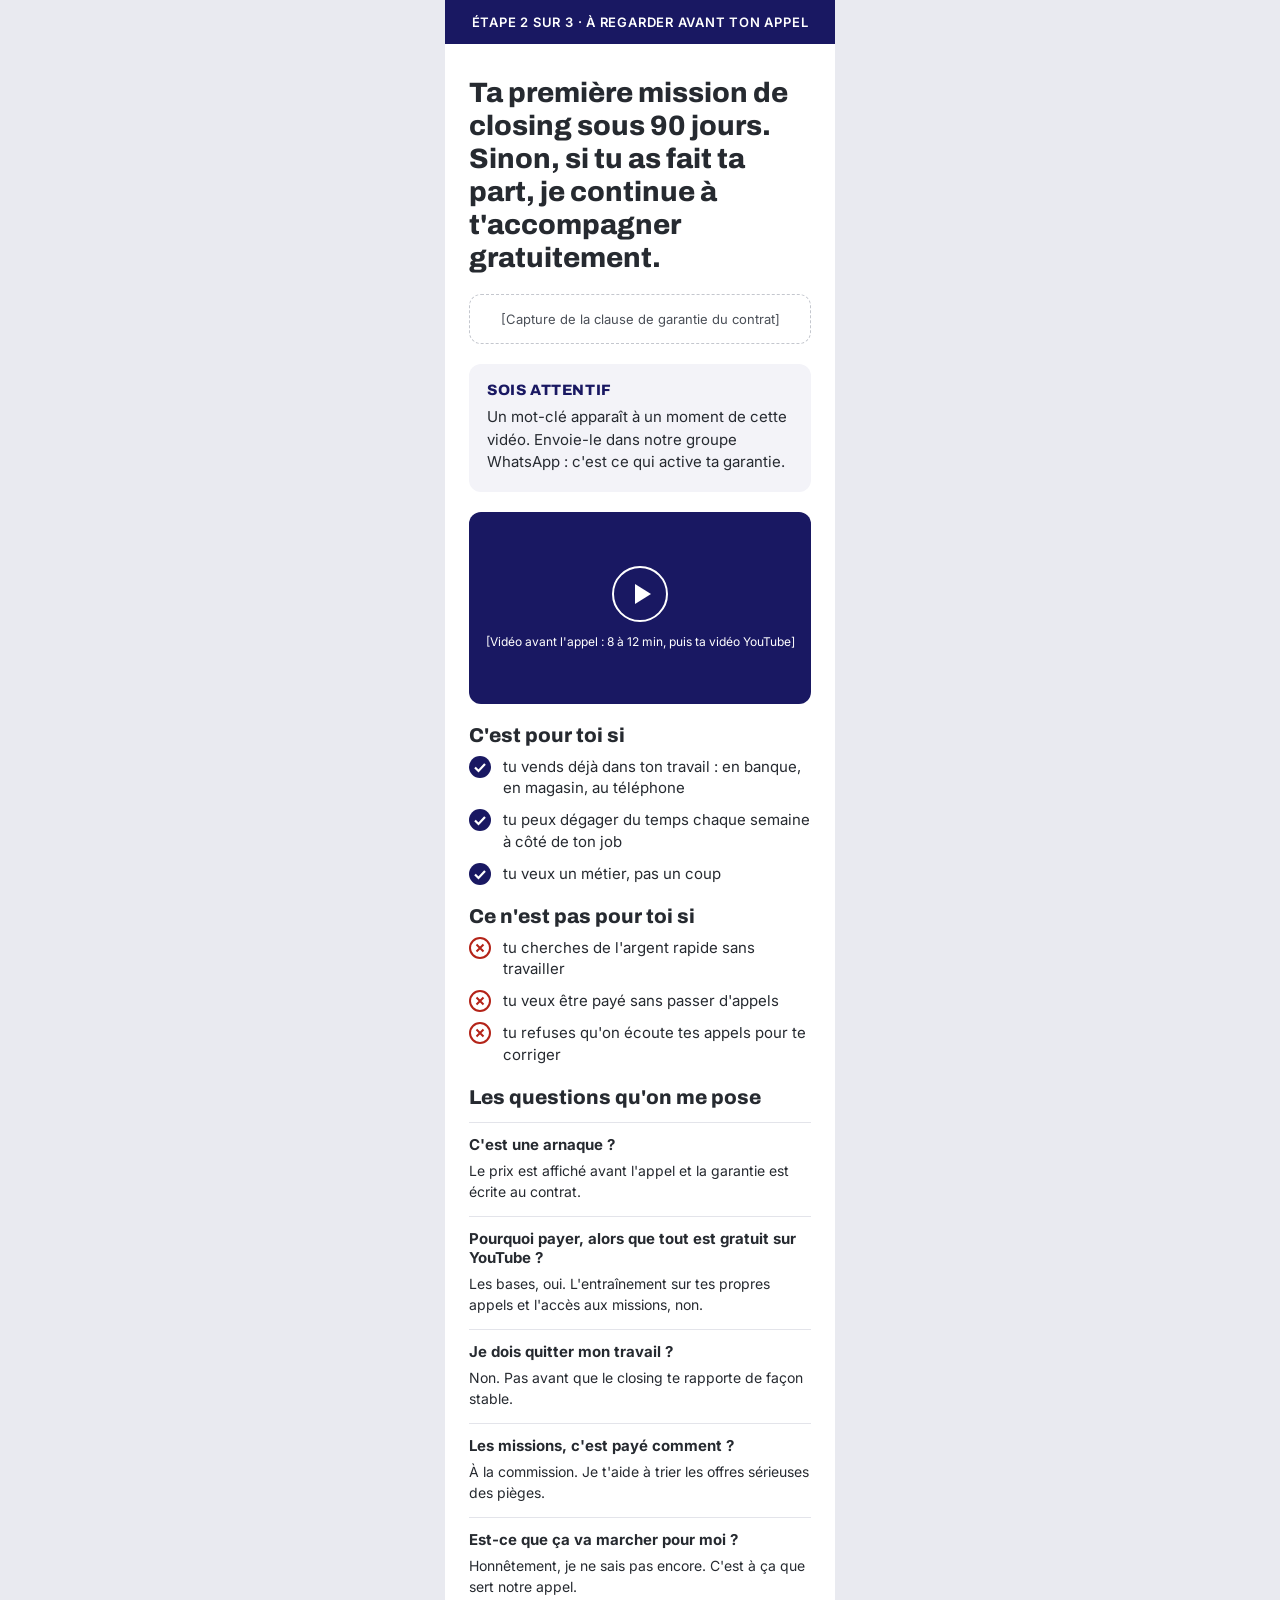
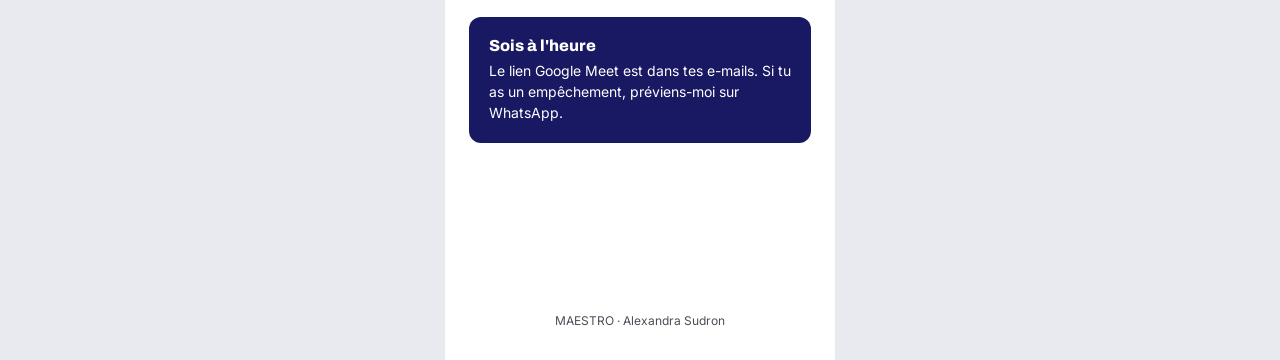
==== avant-appel.html @ f1fe1a5d "Maquettes du funnel MAESTRO Co-Authored-By: Claude Opus 5.5 <noreply@anthropic.com> Claude-Session: " ====
<!doctype html>
<html lang="fr">
<head>
<meta charset="utf-8">
<meta name="viewport" content="width=device-width, initial-scale=1">
<meta name="robots" content="noindex">
<title>Vidéo avant l'appel MAESTRO</title>

<link rel="preconnect" href="https://fonts.googleapis.com">
<link href="https://fonts.googleapis.com/css2?family=Archivo:wght@500;700;800&amp;family=Inter:wght@400;500;600;700&amp;display=swap" rel="stylesheet">
<style>
body{margin:0}
a{color:#191862}a:hover{color:#262A30}
</style>

<style>body{background:#E9EAF0;display:flex;justify-content:center}</style>
</head>
<body>

<div style="width: 390px; min-height: 1960px; box-sizing: border-box; background: #FFFFFF; font-family: Inter, sans-serif; color: #262A30; display: flex; flex-direction: column">
<div style="background: #191862; color: #FFFFFF; padding: 14px 24px; font-size: 13px; font-weight: 600; letter-spacing: 0.06em; text-transform: uppercase; text-align: center">Étape 2 sur 3 · à regarder avant ton appel</div>
<div style="padding: 32px 24px 0; display: flex; flex-direction: column; gap: 20px">
<h1 style="margin: 0; font-family: Archivo, sans-serif; font-size: 28px; line-height: 1.18; font-weight: 800">Ta première mission de closing sous 90 jours. Sinon, si tu as fait ta part, je continue à t'accompagner gratuitement.</h1>
<div style="border: 1px dashed #C4C7CE; border-radius: 12px; padding: 16px; font-size: 13px; color: #4A4F57; text-align: center">[Capture de la clause de garantie du contrat]</div>
<div style="background: #F3F3F8; border-left: none; border-radius: 12px; padding: 18px; display: flex; flex-direction: column; gap: 8px">
<div style="font-family: Archivo, sans-serif; font-size: 15px; font-weight: 800; color: #191862; text-transform: uppercase; letter-spacing: 0.04em">Sois attentif</div>
<p style="margin: 0; font-size: 15px; line-height: 1.5">Un mot-clé apparaît à un moment de cette vidéo. Envoie-le dans notre groupe WhatsApp : c'est ce qui active ta garantie.</p>
</div>
<div style="width: 342px; height: 192px; border-radius: 12px; background: #191862; display: flex; flex-direction: column; align-items: center; justify-content: center; gap: 12px">
<svg width="56" height="56" viewBox="0 0 56 56" aria-hidden="true"><circle cx="28" cy="28" r="27" fill="none" stroke="#FFFFFF" stroke-width="2"></circle><path d="M23 18 L39 28 L23 38 Z" fill="#FFFFFF"></path></svg>
<div style="font-size: 12px; color: #FFFFFF; text-align: center; padding: 0 16px">[Vidéo avant l'appel : 8 à 12 min, puis ta vidéo YouTube]</div>
</div>
<div style="display: flex; flex-direction: column; gap: 10px">
<div style="font-family: Archivo, sans-serif; font-size: 20px; font-weight: 800">C'est pour toi si</div>
<div style="display: flex; gap: 12px; align-items: flex-start"><svg width="22" height="22" viewBox="0 0 22 22" role="img" aria-label="oui" style="flex: 0 0 22px"><circle cx="11" cy="11" r="11" fill="#191862"></circle><path d="M6 11.5 L9.5 15 L16 8" fill="none" stroke="#FFFFFF" stroke-width="2.2"></path></svg><span style="font-size: 15px; line-height: 1.45">tu vends déjà dans ton travail : en banque, en magasin, au téléphone</span></div>
<div style="display: flex; gap: 12px; align-items: flex-start"><svg width="22" height="22" viewBox="0 0 22 22" role="img" aria-label="oui" style="flex: 0 0 22px"><circle cx="11" cy="11" r="11" fill="#191862"></circle><path d="M6 11.5 L9.5 15 L16 8" fill="none" stroke="#FFFFFF" stroke-width="2.2"></path></svg><span style="font-size: 15px; line-height: 1.45">tu peux dégager du temps chaque semaine à côté de ton job</span></div>
<div style="display: flex; gap: 12px; align-items: flex-start"><svg width="22" height="22" viewBox="0 0 22 22" role="img" aria-label="oui" style="flex: 0 0 22px"><circle cx="11" cy="11" r="11" fill="#191862"></circle><path d="M6 11.5 L9.5 15 L16 8" fill="none" stroke="#FFFFFF" stroke-width="2.2"></path></svg><span style="font-size: 15px; line-height: 1.45">tu veux un métier, pas un coup</span></div>
</div>
<div style="display: flex; flex-direction: column; gap: 10px">
<div style="font-family: Archivo, sans-serif; font-size: 20px; font-weight: 800">Ce n'est pas pour toi si</div>
<div style="display: flex; gap: 12px; align-items: flex-start"><svg width="22" height="22" viewBox="0 0 22 22" role="img" aria-label="non" style="flex: 0 0 22px"><circle cx="11" cy="11" r="10" fill="none" stroke="#B42318" stroke-width="2"></circle><path d="M7.5 7.5 L14.5 14.5 M14.5 7.5 L7.5 14.5" stroke="#B42318" stroke-width="2"></path></svg><span style="font-size: 15px; line-height: 1.45">tu cherches de l'argent rapide sans travailler</span></div>
<div style="display: flex; gap: 12px; align-items: flex-start"><svg width="22" height="22" viewBox="0 0 22 22" role="img" aria-label="non" style="flex: 0 0 22px"><circle cx="11" cy="11" r="10" fill="none" stroke="#B42318" stroke-width="2"></circle><path d="M7.5 7.5 L14.5 14.5 M14.5 7.5 L7.5 14.5" stroke="#B42318" stroke-width="2"></path></svg><span style="font-size: 15px; line-height: 1.45">tu veux être payé sans passer d'appels</span></div>
<div style="display: flex; gap: 12px; align-items: flex-start"><svg width="22" height="22" viewBox="0 0 22 22" role="img" aria-label="non" style="flex: 0 0 22px"><circle cx="11" cy="11" r="10" fill="none" stroke="#B42318" stroke-width="2"></circle><path d="M7.5 7.5 L14.5 14.5 M14.5 7.5 L7.5 14.5" stroke="#B42318" stroke-width="2"></path></svg><span style="font-size: 15px; line-height: 1.45">tu refuses qu'on écoute tes appels pour te corriger</span></div>
</div>
<div style="display: flex; flex-direction: column; gap: 14px">
<div style="font-family: Archivo, sans-serif; font-size: 20px; font-weight: 800">Les questions qu'on me pose</div>
<div style="border-top: 1px solid #E3E4EA; padding-top: 12px"><div style="font-weight: 700; font-size: 15px">C'est une arnaque ?</div><p style="margin: 6px 0 0; font-size: 14px; line-height: 1.5">Le prix est affiché avant l'appel et la garantie est écrite au contrat.</p></div>
<div style="border-top: 1px solid #E3E4EA; padding-top: 12px"><div style="font-weight: 700; font-size: 15px">Pourquoi payer, alors que tout est gratuit sur YouTube ?</div><p style="margin: 6px 0 0; font-size: 14px; line-height: 1.5">Les bases, oui. L'entraînement sur tes propres appels et l'accès aux missions, non.</p></div>
<div style="border-top: 1px solid #E3E4EA; padding-top: 12px"><div style="font-weight: 700; font-size: 15px">Je dois quitter mon travail ?</div><p style="margin: 6px 0 0; font-size: 14px; line-height: 1.5">Non. Pas avant que le closing te rapporte de façon stable.</p></div>
<div style="border-top: 1px solid #E3E4EA; padding-top: 12px"><div style="font-weight: 700; font-size: 15px">Les missions, c'est payé comment ?</div><p style="margin: 6px 0 0; font-size: 14px; line-height: 1.5">À la commission. Je t'aide à trier les offres sérieuses des pièges.</p></div>
<div style="border-top: 1px solid #E3E4EA; padding-top: 12px"><div style="font-weight: 700; font-size: 15px">Est-ce que ça va marcher pour moi ?</div><p style="margin: 6px 0 0; font-size: 14px; line-height: 1.5">Honnêtement, je ne sais pas encore. C'est à ça que sert notre appel.</p></div>
</div>
<div style="background: #191862; border-radius: 12px; padding: 20px; display: flex; flex-direction: column; gap: 6px">
<div style="font-family: Archivo, sans-serif; font-size: 16px; font-weight: 800; color: #FFFFFF">Sois à l'heure</div>
<p style="margin: 0; font-size: 14px; line-height: 1.5; color: #FFFFFF">Le lien Google Meet est dans tes e-mails. Si tu as un empêchement, préviens-moi sur WhatsApp.</p>
</div>
</div>
<div style="margin-top: auto; padding: 32px 24px; font-size: 12px; color: #4A4F57; text-align: center">MAESTRO · Alexandra Sudron</div>
</div>

</body>
</html>
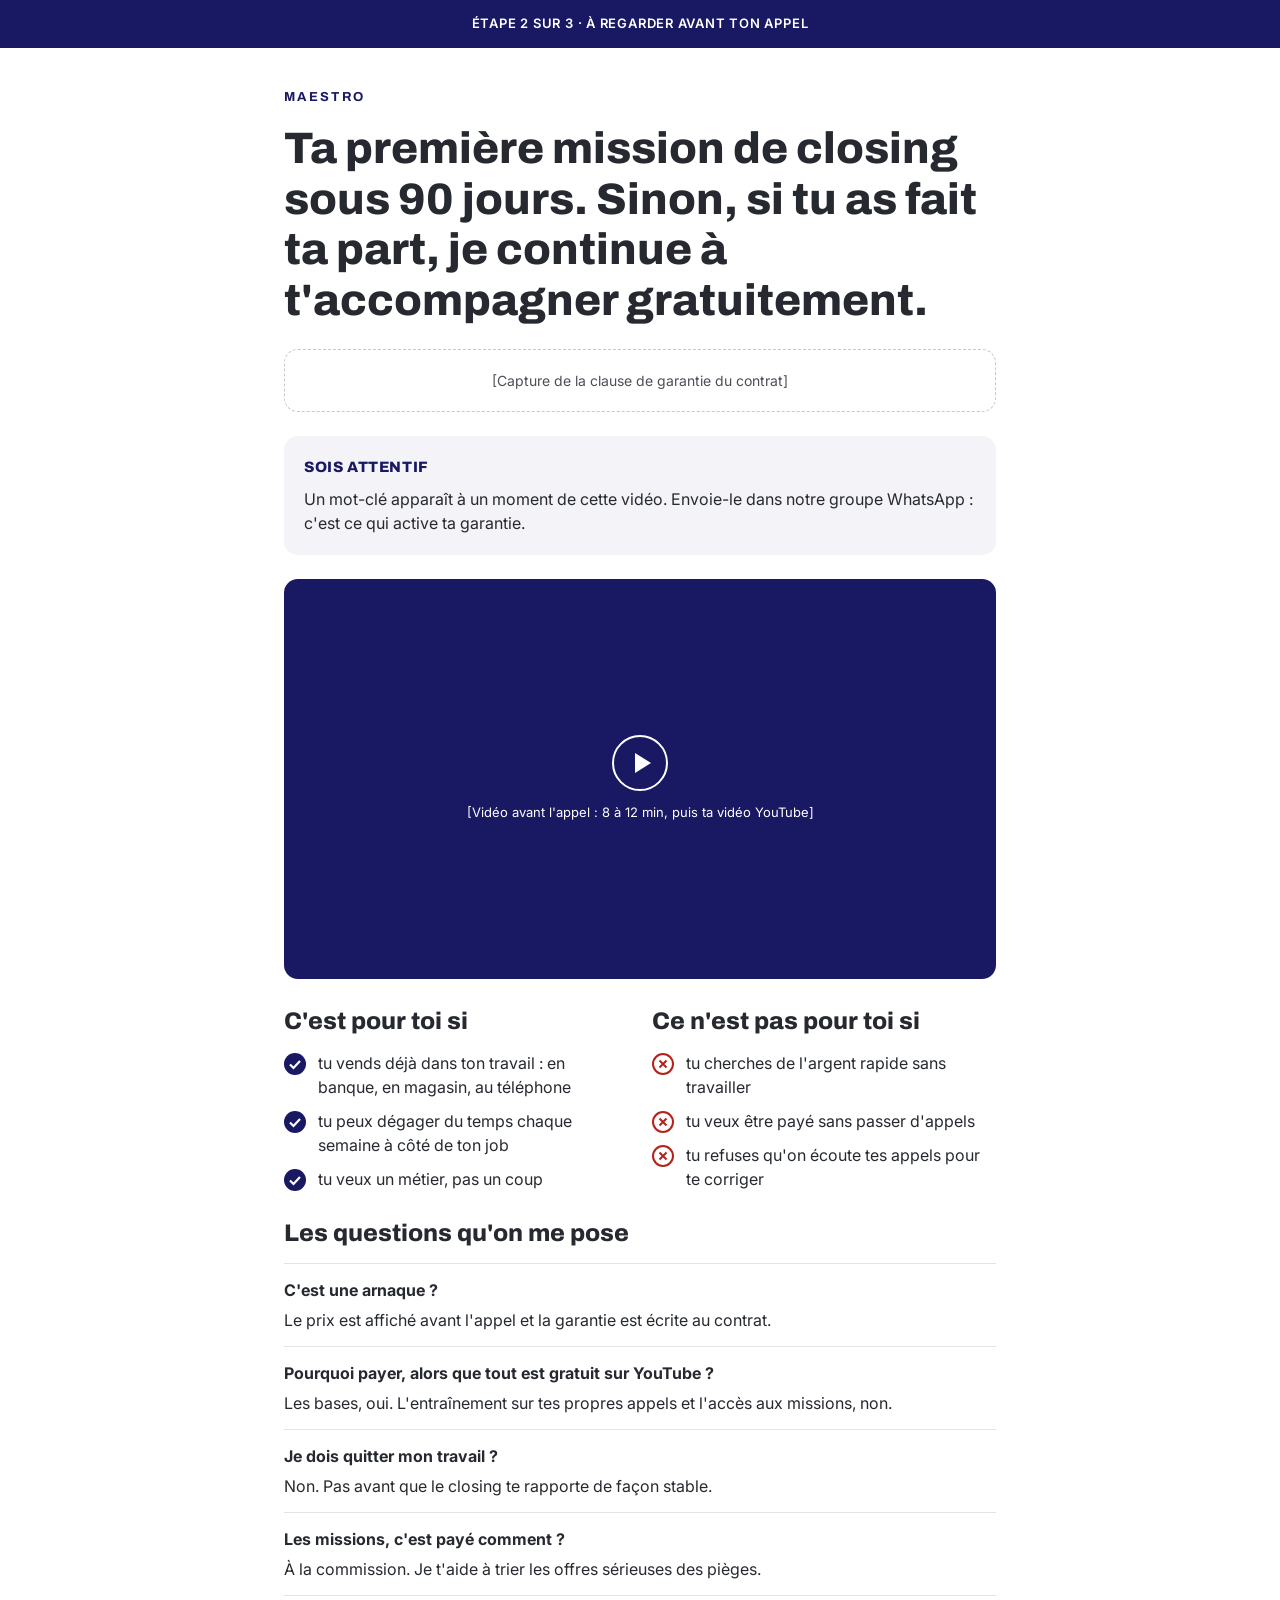
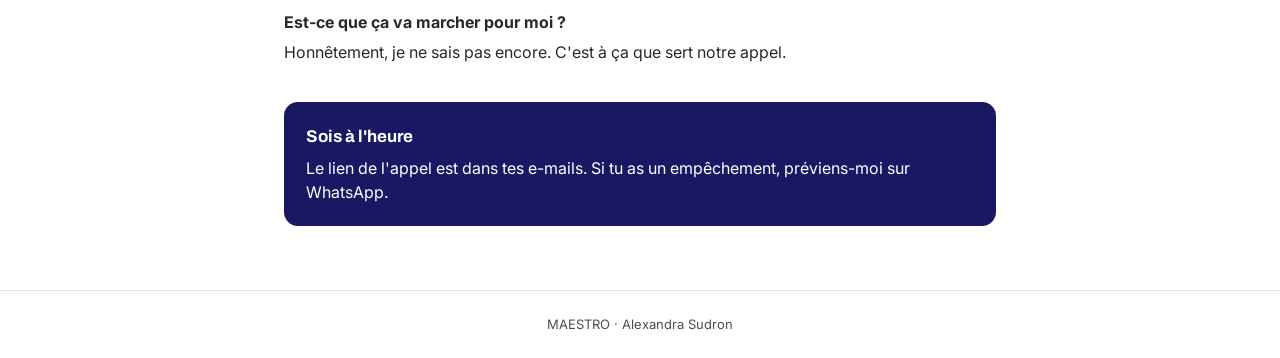
==== commit 31a478ee: "Pages adaptées à l'ordinateur + calendrier Cal.com intégré Co-Authored-By: Claude Opus 5.5 <noreply@" ====
--- a/avant-appel.html
+++ b/avant-appel.html
@@ -4,59 +4,60 @@
 <meta charset="utf-8">
 <meta name="viewport" content="width=device-width, initial-scale=1">
 <meta name="robots" content="noindex">
-<title>Vidéo avant l'appel MAESTRO</title>
-
+<title>MAESTRO · Avant ton appel</title>
 <link rel="preconnect" href="https://fonts.googleapis.com">
-<link href="https://fonts.googleapis.com/css2?family=Archivo:wght@500;700;800&amp;family=Inter:wght@400;500;600;700&amp;display=swap" rel="stylesheet">
-<style>
-body{margin:0}
-a{color:#191862}a:hover{color:#262A30}
-</style>
-
-<style>body{background:#E9EAF0;display:flex;justify-content:center}</style>
+<link href="https://fonts.googleapis.com/css2?family=Archivo:wght@500;700;800&family=Inter:wght@400;500;600;700&display=swap" rel="stylesheet">
+<link rel="stylesheet" href="style.css">
 </head>
 <body>
-
-<div style="width: 390px; min-height: 1960px; box-sizing: border-box; background: #FFFFFF; font-family: Inter, sans-serif; color: #262A30; display: flex; flex-direction: column">
-<div style="background: #191862; color: #FFFFFF; padding: 14px 24px; font-size: 13px; font-weight: 600; letter-spacing: 0.06em; text-transform: uppercase; text-align: center">Étape 2 sur 3 · à regarder avant ton appel</div>
-<div style="padding: 32px 24px 0; display: flex; flex-direction: column; gap: 20px">
-<h1 style="margin: 0; font-family: Archivo, sans-serif; font-size: 28px; line-height: 1.18; font-weight: 800">Ta première mission de closing sous 90 jours. Sinon, si tu as fait ta part, je continue à t'accompagner gratuitement.</h1>
-<div style="border: 1px dashed #C4C7CE; border-radius: 12px; padding: 16px; font-size: 13px; color: #4A4F57; text-align: center">[Capture de la clause de garantie du contrat]</div>
-<div style="background: #F3F3F8; border-left: none; border-radius: 12px; padding: 18px; display: flex; flex-direction: column; gap: 8px">
-<div style="font-family: Archivo, sans-serif; font-size: 15px; font-weight: 800; color: #191862; text-transform: uppercase; letter-spacing: 0.04em">Sois attentif</div>
-<p style="margin: 0; font-size: 15px; line-height: 1.5">Un mot-clé apparaît à un moment de cette vidéo. Envoie-le dans notre groupe WhatsApp : c'est ce qui active ta garantie.</p>
+<div class="band">Étape 2 sur 3 · à regarder avant ton appel</div>
+<main class="wrap narrow stack">
+<div>
+<div class="brand">MAESTRO</div>
+<h1>Ta première mission de closing sous 90 jours. Sinon, si tu as fait ta part, je continue à t'accompagner gratuitement.</h1>
 </div>
-<div style="width: 342px; height: 192px; border-radius: 12px; background: #191862; display: flex; flex-direction: column; align-items: center; justify-content: center; gap: 12px">
-<svg width="56" height="56" viewBox="0 0 56 56" aria-hidden="true"><circle cx="28" cy="28" r="27" fill="none" stroke="#FFFFFF" stroke-width="2"></circle><path d="M23 18 L39 28 L23 38 Z" fill="#FFFFFF"></path></svg>
-<div style="font-size: 12px; color: #FFFFFF; text-align: center; padding: 0 16px">[Vidéo avant l'appel : 8 à 12 min, puis ta vidéo YouTube]</div>
+<div class="placeholder">[Capture de la clause de garantie du contrat]</div>
+<div class="soft">
+<div class="label">Sois attentif</div>
+<p style="margin:0">Un mot-clé apparaît à un moment de cette vidéo. Envoie-le dans notre groupe WhatsApp : c'est ce qui active ta garantie.</p>
 </div>
-<div style="display: flex; flex-direction: column; gap: 10px">
-<div style="font-family: Archivo, sans-serif; font-size: 20px; font-weight: 800">C'est pour toi si</div>
-<div style="display: flex; gap: 12px; align-items: flex-start"><svg width="22" height="22" viewBox="0 0 22 22" role="img" aria-label="oui" style="flex: 0 0 22px"><circle cx="11" cy="11" r="11" fill="#191862"></circle><path d="M6 11.5 L9.5 15 L16 8" fill="none" stroke="#FFFFFF" stroke-width="2.2"></path></svg><span style="font-size: 15px; line-height: 1.45">tu vends déjà dans ton travail : en banque, en magasin, au téléphone</span></div>
-<div style="display: flex; gap: 12px; align-items: flex-start"><svg width="22" height="22" viewBox="0 0 22 22" role="img" aria-label="oui" style="flex: 0 0 22px"><circle cx="11" cy="11" r="11" fill="#191862"></circle><path d="M6 11.5 L9.5 15 L16 8" fill="none" stroke="#FFFFFF" stroke-width="2.2"></path></svg><span style="font-size: 15px; line-height: 1.45">tu peux dégager du temps chaque semaine à côté de ton job</span></div>
-<div style="display: flex; gap: 12px; align-items: flex-start"><svg width="22" height="22" viewBox="0 0 22 22" role="img" aria-label="oui" style="flex: 0 0 22px"><circle cx="11" cy="11" r="11" fill="#191862"></circle><path d="M6 11.5 L9.5 15 L16 8" fill="none" stroke="#FFFFFF" stroke-width="2.2"></path></svg><span style="font-size: 15px; line-height: 1.45">tu veux un métier, pas un coup</span></div>
+<div class="video" role="img" aria-label="Emplacement de la vidéo avant l'appel" style="margin:0">
+<svg width="56" height="56" viewBox="0 0 56 56" aria-hidden="true"><circle cx="28" cy="28" r="27" fill="none" stroke="#FFFFFF" stroke-width="2"/><path d="M23 18 L39 28 L23 38 Z" fill="#FFFFFF"/></svg>
+<span>[Vidéo avant l'appel : 8 à 12 min, puis ta vidéo YouTube]</span>
 </div>
-<div style="display: flex; flex-direction: column; gap: 10px">
-<div style="font-family: Archivo, sans-serif; font-size: 20px; font-weight: 800">Ce n'est pas pour toi si</div>
-<div style="display: flex; gap: 12px; align-items: flex-start"><svg width="22" height="22" viewBox="0 0 22 22" role="img" aria-label="non" style="flex: 0 0 22px"><circle cx="11" cy="11" r="10" fill="none" stroke="#B42318" stroke-width="2"></circle><path d="M7.5 7.5 L14.5 14.5 M14.5 7.5 L7.5 14.5" stroke="#B42318" stroke-width="2"></path></svg><span style="font-size: 15px; line-height: 1.45">tu cherches de l'argent rapide sans travailler</span></div>
-<div style="display: flex; gap: 12px; align-items: flex-start"><svg width="22" height="22" viewBox="0 0 22 22" role="img" aria-label="non" style="flex: 0 0 22px"><circle cx="11" cy="11" r="10" fill="none" stroke="#B42318" stroke-width="2"></circle><path d="M7.5 7.5 L14.5 14.5 M14.5 7.5 L7.5 14.5" stroke="#B42318" stroke-width="2"></path></svg><span style="font-size: 15px; line-height: 1.45">tu veux être payé sans passer d'appels</span></div>
-<div style="display: flex; gap: 12px; align-items: flex-start"><svg width="22" height="22" viewBox="0 0 22 22" role="img" aria-label="non" style="flex: 0 0 22px"><circle cx="11" cy="11" r="10" fill="none" stroke="#B42318" stroke-width="2"></circle><path d="M7.5 7.5 L14.5 14.5 M14.5 7.5 L7.5 14.5" stroke="#B42318" stroke-width="2"></path></svg><span style="font-size: 15px; line-height: 1.45">tu refuses qu'on écoute tes appels pour te corriger</span></div>
+<div class="fit">
+<div>
+<h2>C'est pour toi si</h2>
+<ul>
+<li><svg width="22" height="22" viewBox="0 0 22 22" aria-hidden="true"><circle cx="11" cy="11" r="11" fill="#191862"/><path d="M6 11.5 L9.5 15 L16 8" fill="none" stroke="#FFFFFF" stroke-width="2.2"/></svg><span>tu vends déjà dans ton travail : en banque, en magasin, au téléphone</span></li>
+<li><svg width="22" height="22" viewBox="0 0 22 22" aria-hidden="true"><circle cx="11" cy="11" r="11" fill="#191862"/><path d="M6 11.5 L9.5 15 L16 8" fill="none" stroke="#FFFFFF" stroke-width="2.2"/></svg><span>tu peux dégager du temps chaque semaine à côté de ton job</span></li>
+<li><svg width="22" height="22" viewBox="0 0 22 22" aria-hidden="true"><circle cx="11" cy="11" r="11" fill="#191862"/><path d="M6 11.5 L9.5 15 L16 8" fill="none" stroke="#FFFFFF" stroke-width="2.2"/></svg><span>tu veux un métier, pas un coup</span></li>
+</ul>
 </div>
-<div style="display: flex; flex-direction: column; gap: 14px">
-<div style="font-family: Archivo, sans-serif; font-size: 20px; font-weight: 800">Les questions qu'on me pose</div>
-<div style="border-top: 1px solid #E3E4EA; padding-top: 12px"><div style="font-weight: 700; font-size: 15px">C'est une arnaque ?</div><p style="margin: 6px 0 0; font-size: 14px; line-height: 1.5">Le prix est affiché avant l'appel et la garantie est écrite au contrat.</p></div>
-<div style="border-top: 1px solid #E3E4EA; padding-top: 12px"><div style="font-weight: 700; font-size: 15px">Pourquoi payer, alors que tout est gratuit sur YouTube ?</div><p style="margin: 6px 0 0; font-size: 14px; line-height: 1.5">Les bases, oui. L'entraînement sur tes propres appels et l'accès aux missions, non.</p></div>
-<div style="border-top: 1px solid #E3E4EA; padding-top: 12px"><div style="font-weight: 700; font-size: 15px">Je dois quitter mon travail ?</div><p style="margin: 6px 0 0; font-size: 14px; line-height: 1.5">Non. Pas avant que le closing te rapporte de façon stable.</p></div>
-<div style="border-top: 1px solid #E3E4EA; padding-top: 12px"><div style="font-weight: 700; font-size: 15px">Les missions, c'est payé comment ?</div><p style="margin: 6px 0 0; font-size: 14px; line-height: 1.5">À la commission. Je t'aide à trier les offres sérieuses des pièges.</p></div>
-<div style="border-top: 1px solid #E3E4EA; padding-top: 12px"><div style="font-weight: 700; font-size: 15px">Est-ce que ça va marcher pour moi ?</div><p style="margin: 6px 0 0; font-size: 14px; line-height: 1.5">Honnêtement, je ne sais pas encore. C'est à ça que sert notre appel.</p></div>
-</div>
-<div style="background: #191862; border-radius: 12px; padding: 20px; display: flex; flex-direction: column; gap: 6px">
-<div style="font-family: Archivo, sans-serif; font-size: 16px; font-weight: 800; color: #FFFFFF">Sois à l'heure</div>
-<p style="margin: 0; font-size: 14px; line-height: 1.5; color: #FFFFFF">Le lien Google Meet est dans tes e-mails. Si tu as un empêchement, préviens-moi sur WhatsApp.</p>
+<div>
+<h2>Ce n'est pas pour toi si</h2>
+<ul>
+<li><svg width="22" height="22" viewBox="0 0 22 22" aria-hidden="true"><circle cx="11" cy="11" r="10" fill="none" stroke="#B42318" stroke-width="2"/><path d="M7.5 7.5 L14.5 14.5 M14.5 7.5 L7.5 14.5" stroke="#B42318" stroke-width="2"/></svg><span>tu cherches de l'argent rapide sans travailler</span></li>
+<li><svg width="22" height="22" viewBox="0 0 22 22" aria-hidden="true"><circle cx="11" cy="11" r="10" fill="none" stroke="#B42318" stroke-width="2"/><path d="M7.5 7.5 L14.5 14.5 M14.5 7.5 L7.5 14.5" stroke="#B42318" stroke-width="2"/></svg><span>tu veux être payé sans passer d'appels</span></li>
+<li><svg width="22" height="22" viewBox="0 0 22 22" aria-hidden="true"><circle cx="11" cy="11" r="10" fill="none" stroke="#B42318" stroke-width="2"/><path d="M7.5 7.5 L14.5 14.5 M14.5 7.5 L7.5 14.5" stroke="#B42318" stroke-width="2"/></svg><span>tu refuses qu'on écoute tes appels pour te corriger</span></li>
+</ul>
 </div>
 </div>
-<div style="margin-top: auto; padding: 32px 24px; font-size: 12px; color: #4A4F57; text-align: center">MAESTRO · Alexandra Sudron</div>
+<div>
+<h2>Les questions qu'on me pose</h2>
+<div class="faq">
+<div><b>C'est une arnaque ?</b><p>Le prix est affiché avant l'appel et la garantie est écrite au contrat.</p></div>
+<div><b>Pourquoi payer, alors que tout est gratuit sur YouTube ?</b><p>Les bases, oui. L'entraînement sur tes propres appels et l'accès aux missions, non.</p></div>
+<div><b>Je dois quitter mon travail ?</b><p>Non. Pas avant que le closing te rapporte de façon stable.</p></div>
+<div><b>Les missions, c'est payé comment ?</b><p>À la commission. Je t'aide à trier les offres sérieuses des pièges.</p></div>
+<div><b>Est-ce que ça va marcher pour moi ?</b><p>Honnêtement, je ne sais pas encore. C'est à ça que sert notre appel.</p></div>
 </div>
-
+</div>
+<div class="dark">
+<b style="font-family:Archivo,system-ui,sans-serif;font-size:17px">Sois à l'heure</b>
+<p>Le lien de l'appel est dans tes e-mails. Si tu as un empêchement, préviens-moi sur WhatsApp.</p>
+</div>
+</main>
+<footer>MAESTRO · Alexandra Sudron</footer>
 </body>
 </html>
--- a/style.css
+++ b/style.css
@@ -0,0 +1,55 @@
+:root{--blue:#191862;--gold:#C9A23F;--ink:#262A30;--muted:#4A4F57;--line:#E3E4EA;--soft:#F3F3F8;--red:#B42318}
+*{box-sizing:border-box}
+body{margin:0;background:#FFFFFF;color:var(--ink);font-family:Inter,system-ui,sans-serif;font-size:16px;line-height:1.5}
+h1,h2,h3,.brand,.label{font-family:Archivo,system-ui,sans-serif}
+a{color:var(--blue)}
+.band{background:var(--blue);color:#FFFFFF;padding:14px 24px;font-size:13px;font-weight:600;letter-spacing:.06em;text-transform:uppercase;text-align:center}
+.band.alert{background:var(--red)}
+.wrap{max-width:1160px;margin:0 auto;padding:40px 24px 64px}
+.narrow{max-width:760px}
+.brand{font-size:13px;font-weight:700;letter-spacing:.18em;color:var(--blue)}
+h1{margin:16px 0 0;font-size:clamp(28px,3.6vw,44px);line-height:1.15;font-weight:800}
+h2{margin:0 0 12px;font-size:clamp(20px,2vw,24px);font-weight:800}
+.rule{width:56px;height:3px;background:var(--gold);margin:20px 0}
+.lead{font-size:18px;margin:0}
+.video{aspect-ratio:16/9;width:100%;border-radius:14px;background:var(--blue);color:#FFFFFF;display:flex;flex-direction:column;align-items:center;justify-content:center;gap:12px;text-align:center;padding:16px;font-size:13px;margin:24px 0}
+.card{border:2px solid var(--blue);border-radius:14px;padding:20px}
+.label{font-size:15px;font-weight:800;color:var(--blue);text-transform:uppercase;letter-spacing:.04em;margin-bottom:8px}
+.soft{background:var(--soft);border-radius:14px;padding:20px}
+.notice{color:var(--red);font-weight:700;font-size:17px;text-align:center;margin:0 0 12px}
+.cal{border:1px solid var(--line);border-radius:14px;overflow:hidden;min-height:640px;background:#FFFFFF}
+#cal-inline{width:100%;height:640px;overflow:auto}
+.fallback{display:block;text-align:center;margin-top:12px;font-size:14px}
+.btn{display:flex;align-items:center;justify-content:center;min-height:52px;border-radius:10px;background:var(--blue);color:#FFFFFF;font-family:Archivo,system-ui,sans-serif;font-weight:700;font-size:16px;text-decoration:none;padding:0 24px}
+.btn:hover{background:#262A30}
+.stats{display:grid;gap:0;margin-top:8px}
+.stat{display:flex;align-items:baseline;gap:16px;border-bottom:1px solid var(--line);padding:12px 0}
+.stat:last-child{border-bottom:none}
+.stat b{font-family:Archivo,system-ui,sans-serif;font-size:28px;font-weight:800;color:var(--blue);min-width:150px}
+.placeholder{border:1px dashed #C4C7CE;border-radius:14px;padding:20px;font-size:14px;color:var(--muted);text-align:center}
+.stack{display:flex;flex-direction:column;gap:24px}
+footer{border-top:1px solid var(--line);padding:24px;text-align:center;font-size:13px;color:var(--muted)}
+/* réservation : 2 colonnes sur ordinateur */
+.booking{display:grid;grid-template-columns:1fr;grid-template-areas:"intro" "book" "proof";gap:32px}
+.intro{grid-area:intro}.book{grid-area:book}.proof{grid-area:proof}
+@media (min-width:960px){
+.booking{grid-template-columns:minmax(0,1.05fr) minmax(0,.95fr);grid-template-areas:"intro book" "proof book";column-gap:56px;align-items:start}
+.book{position:sticky;top:24px}
+}
+/* étapes */
+.steps{display:grid;gap:12px;margin:24px 0}
+.step{display:flex;gap:16px;align-items:flex-start;border:1px solid var(--line);border-radius:14px;padding:18px}
+.num{flex:0 0 34px;height:34px;border-radius:17px;background:var(--blue);color:#FFFFFF;font-family:Archivo,system-ui,sans-serif;font-weight:800;display:flex;align-items:center;justify-content:center}
+.step p{margin:0}
+/* pour qui */
+.fit{display:grid;gap:24px}
+@media (min-width:720px){.fit{grid-template-columns:1fr 1fr}}
+.fit ul{list-style:none;margin:0;padding:0;display:grid;gap:10px}
+.fit li{display:flex;gap:12px;align-items:flex-start}
+.fit svg{flex:0 0 22px;margin-top:2px}
+.faq{display:grid;gap:0}
+.faq div{border-top:1px solid var(--line);padding:14px 0}
+.faq b{display:block}
+.faq p{margin:6px 0 0;color:var(--ink)}
+.dark{background:var(--blue);color:#FFFFFF;border-radius:14px;padding:22px}
+.dark p{margin:6px 0 0}
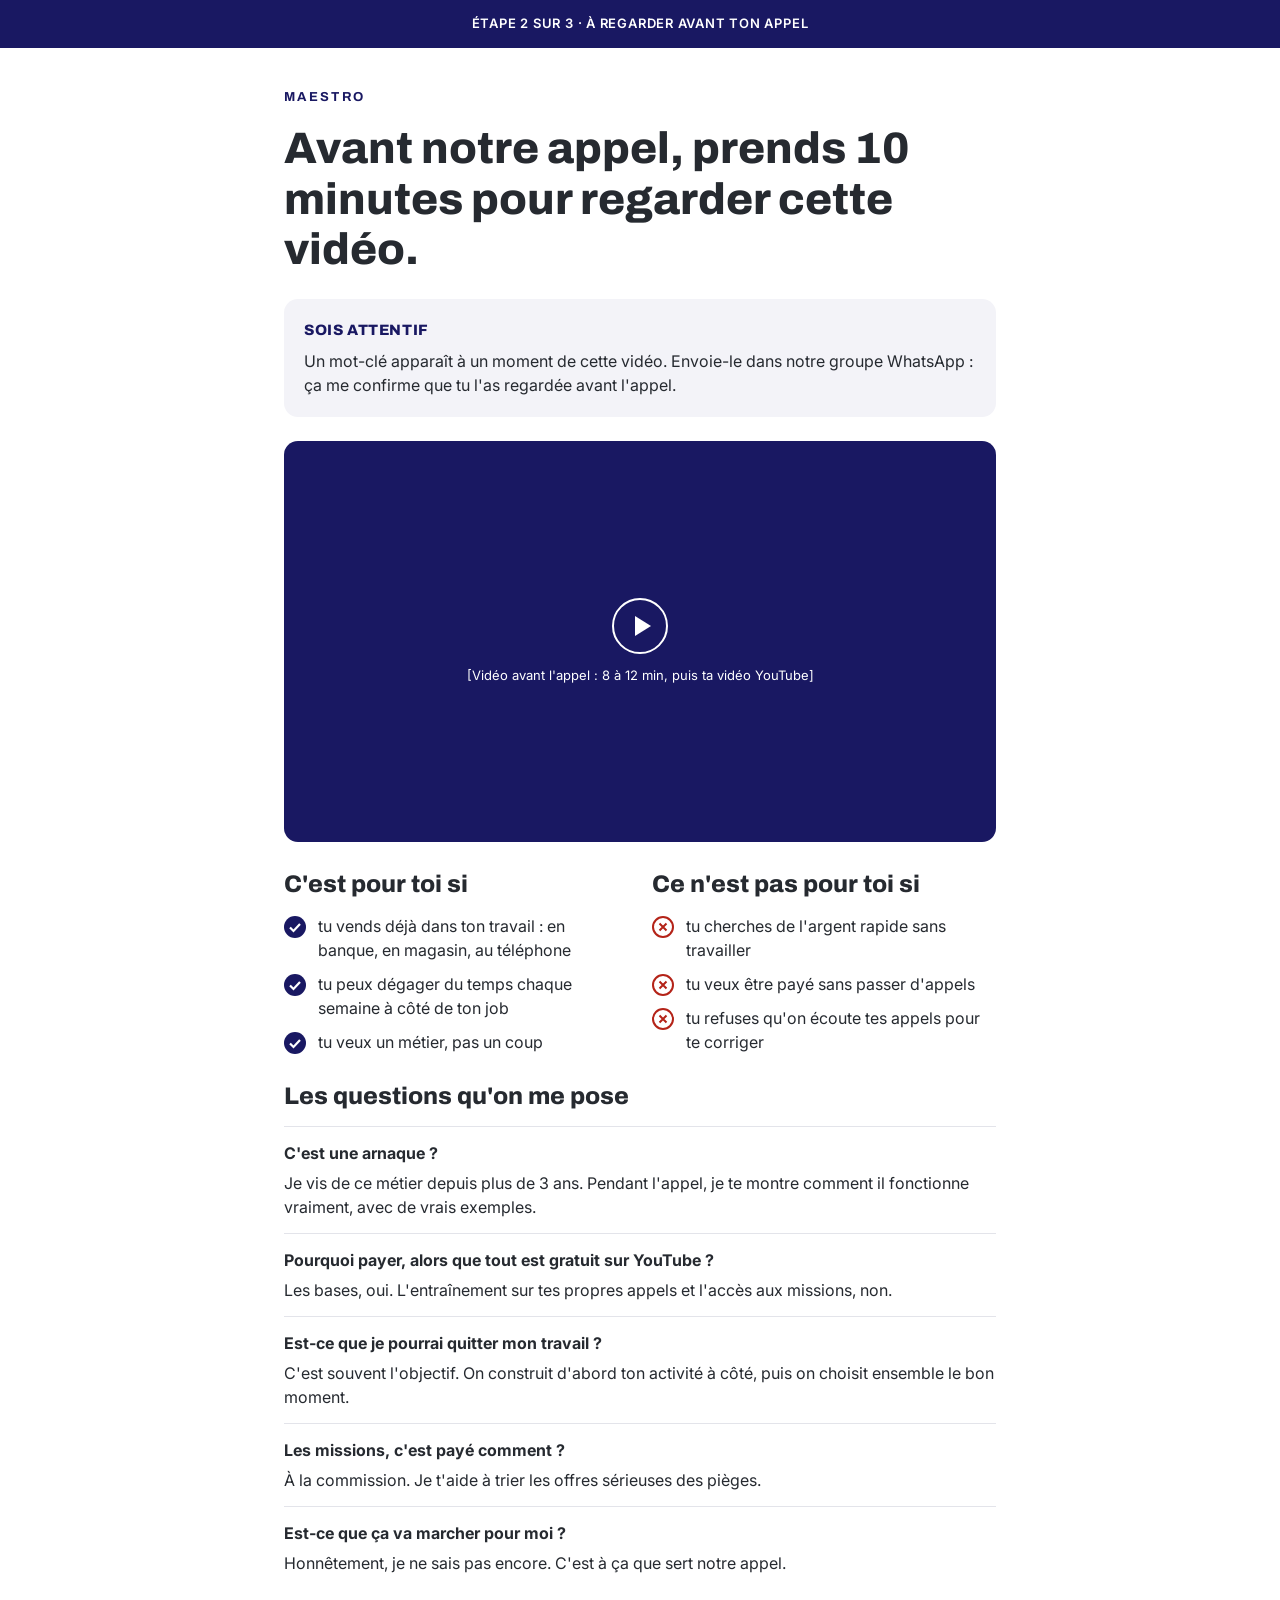
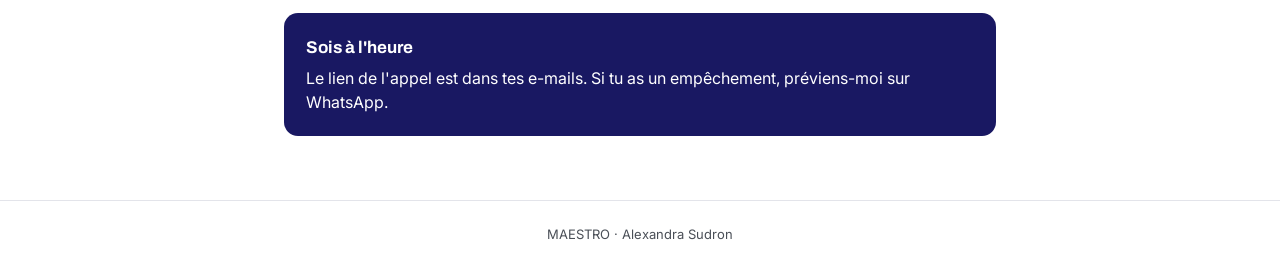
==== commit cbfd0385: "Retours d'Alexandra : sans prix ni garantie, accent sur la liberté, nouvelle citation Co-Authored-By" ====
--- a/avant-appel.html
+++ b/avant-appel.html
@@ -14,12 +14,11 @@
 <main class="wrap narrow stack">
 <div>
 <div class="brand">MAESTRO</div>
-<h1>Ta première mission de closing sous 90 jours. Sinon, si tu as fait ta part, je continue à t'accompagner gratuitement.</h1>
+<h1>Avant notre appel, prends 10 minutes pour regarder cette vidéo.</h1>
 </div>
-<div class="placeholder">[Capture de la clause de garantie du contrat]</div>
 <div class="soft">
 <div class="label">Sois attentif</div>
-<p style="margin:0">Un mot-clé apparaît à un moment de cette vidéo. Envoie-le dans notre groupe WhatsApp : c'est ce qui active ta garantie.</p>
+<p style="margin:0">Un mot-clé apparaît à un moment de cette vidéo. Envoie-le dans notre groupe WhatsApp : ça me confirme que tu l'as regardée avant l'appel.</p>
 </div>
 <div class="video" role="img" aria-label="Emplacement de la vidéo avant l'appel" style="margin:0">
 <svg width="56" height="56" viewBox="0 0 56 56" aria-hidden="true"><circle cx="28" cy="28" r="27" fill="none" stroke="#FFFFFF" stroke-width="2"/><path d="M23 18 L39 28 L23 38 Z" fill="#FFFFFF"/></svg>
@@ -46,9 +45,9 @@
 <div>
 <h2>Les questions qu'on me pose</h2>
 <div class="faq">
-<div><b>C'est une arnaque ?</b><p>Le prix est affiché avant l'appel et la garantie est écrite au contrat.</p></div>
+<div><b>C'est une arnaque ?</b><p>Je vis de ce métier depuis plus de 3 ans. Pendant l'appel, je te montre comment il fonctionne vraiment, avec de vrais exemples.</p></div>
 <div><b>Pourquoi payer, alors que tout est gratuit sur YouTube ?</b><p>Les bases, oui. L'entraînement sur tes propres appels et l'accès aux missions, non.</p></div>
-<div><b>Je dois quitter mon travail ?</b><p>Non. Pas avant que le closing te rapporte de façon stable.</p></div>
+<div><b>Est-ce que je pourrai quitter mon travail ?</b><p>C'est souvent l'objectif. On construit d'abord ton activité à côté, puis on choisit ensemble le bon moment.</p></div>
 <div><b>Les missions, c'est payé comment ?</b><p>À la commission. Je t'aide à trier les offres sérieuses des pièges.</p></div>
 <div><b>Est-ce que ça va marcher pour moi ?</b><p>Honnêtement, je ne sais pas encore. C'est à ça que sert notre appel.</p></div>
 </div>
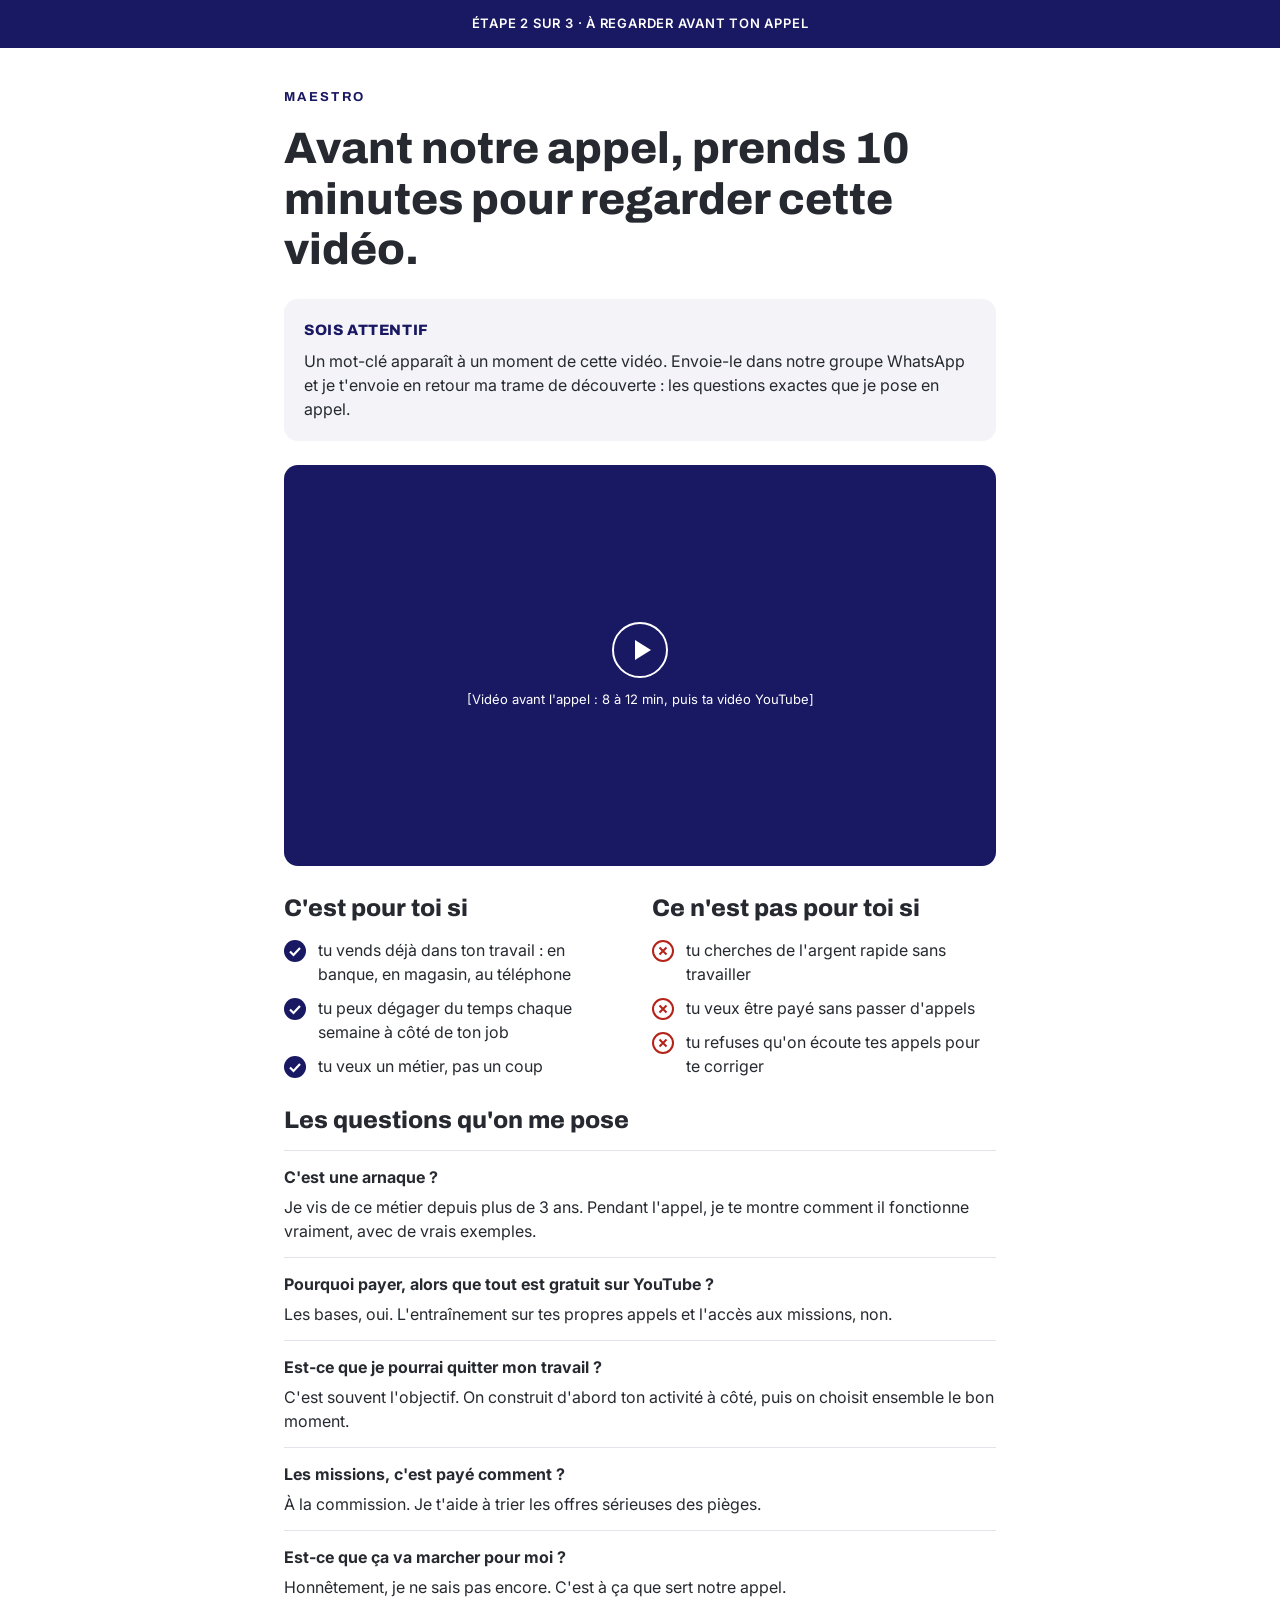
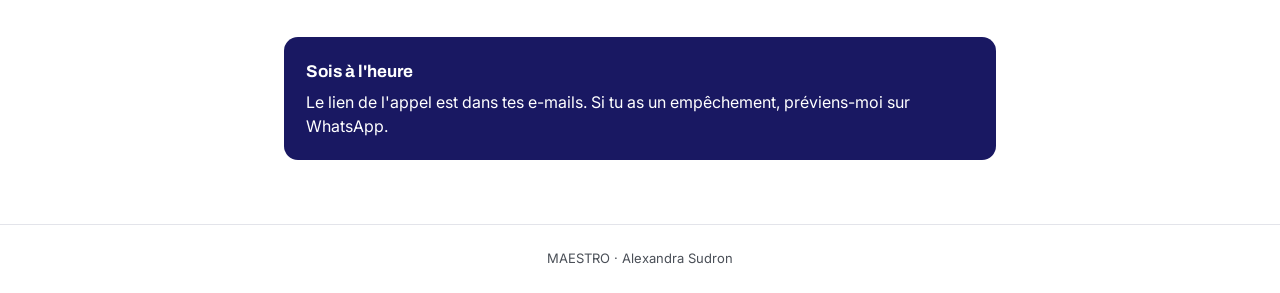
==== commit 4dfa729a: "Revue méthode Badis : titre en question, bandeau de ciblage, mécanisme unique, preuves impaires, rar" ====
--- a/avant-appel.html
+++ b/avant-appel.html
@@ -18,7 +18,7 @@
 </div>
 <div class="soft">
 <div class="label">Sois attentif</div>
-<p style="margin:0">Un mot-clé apparaît à un moment de cette vidéo. Envoie-le dans notre groupe WhatsApp : ça me confirme que tu l'as regardée avant l'appel.</p>
+<p style="margin:0">Un mot-clé apparaît à un moment de cette vidéo. Envoie-le dans notre groupe WhatsApp et je t'envoie en retour ma trame de découverte : les questions exactes que je pose en appel.</p>
 </div>
 <div class="video" role="img" aria-label="Emplacement de la vidéo avant l'appel" style="margin:0">
 <svg width="56" height="56" viewBox="0 0 56 56" aria-hidden="true"><circle cx="28" cy="28" r="27" fill="none" stroke="#FFFFFF" stroke-width="2"/><path d="M23 18 L39 28 L23 38 Z" fill="#FFFFFF"/></svg>
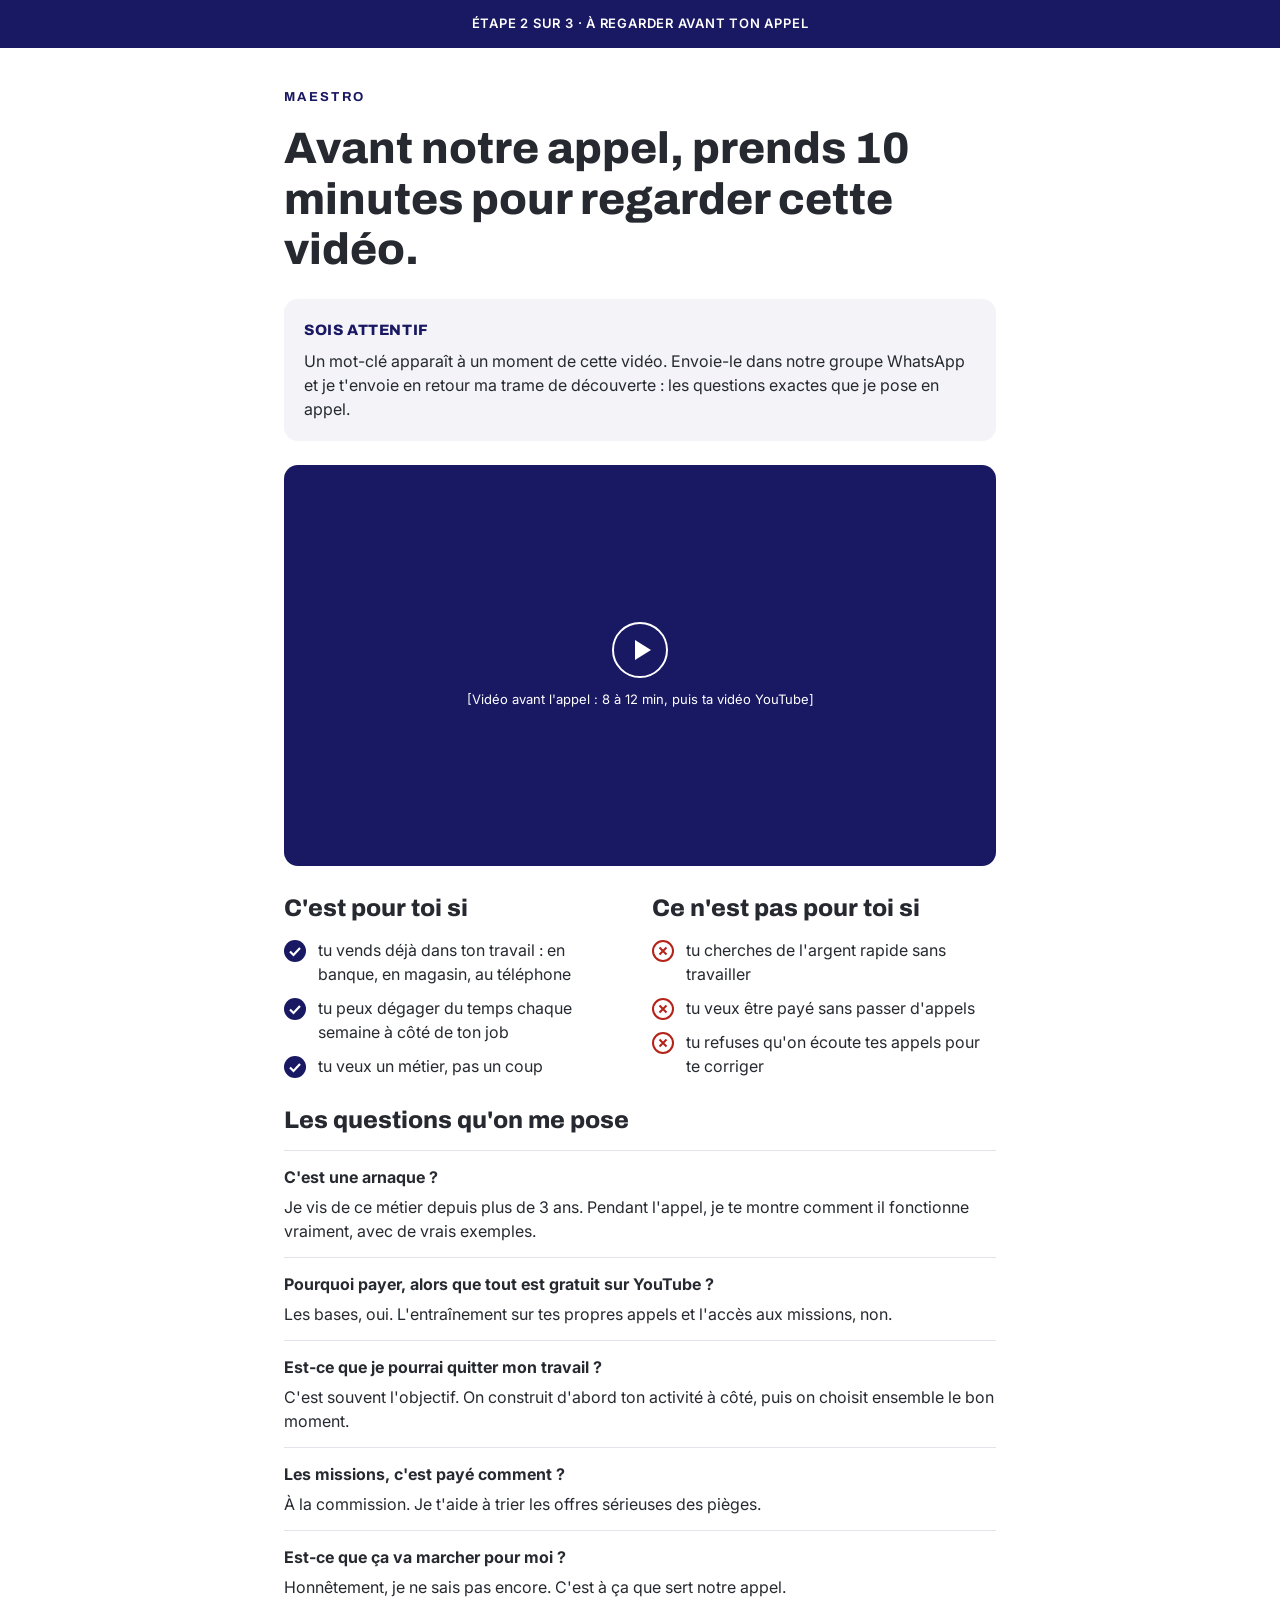
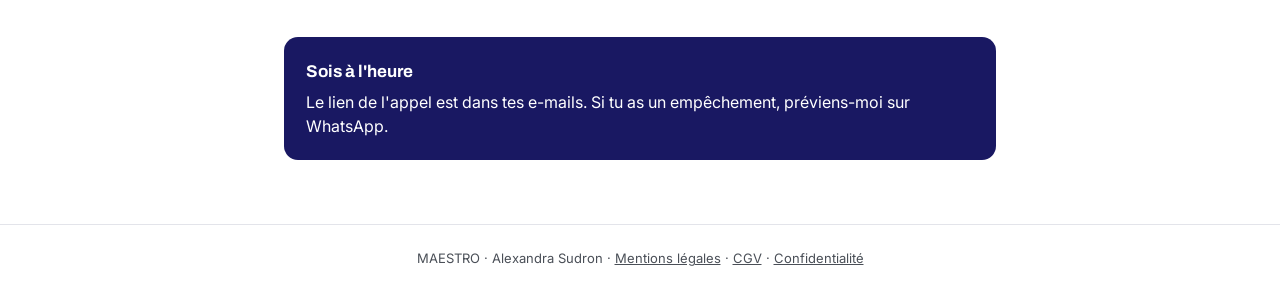
==== commit 325b1e67: "Titre liberté + différenciateur, pixel Meta avec consentement, redirection après réservation, pages " ====
--- a/avant-appel.html
+++ b/avant-appel.html
@@ -57,6 +57,7 @@
 <p>Le lien de l'appel est dans tes e-mails. Si tu as un empêchement, préviens-moi sur WhatsApp.</p>
 </div>
 </main>
-<footer>MAESTRO · Alexandra Sudron</footer>
+<footer>MAESTRO · Alexandra Sudron · <a href="mentions-legales.html">Mentions légales</a> · <a href="cgv.html">CGV</a> · <a href="confidentialite.html">Confidentialité</a></footer>
+<script src="track.js?v=11"></script>
 </body>
 </html>
--- a/style.css
+++ b/style.css
@@ -53,3 +53,15 @@
 .faq p{margin:6px 0 0;color:var(--ink)}
 .dark{background:var(--blue);color:#FFFFFF;border-radius:14px;padding:22px}
 .dark p{margin:6px 0 0}
+/* bandeau de consentement */
+.consent{position:fixed;left:16px;right:16px;bottom:16px;z-index:50;max-width:560px;margin:0 auto;background:#FFFFFF;color:var(--ink);border:1px solid var(--line);border-radius:14px;box-shadow:0 12px 40px rgba(25,24,98,.18);padding:16px 18px;display:flex;flex-direction:column;gap:12px;font-size:14px}
+.consent p{margin:0}
+.consent-btns{display:flex;gap:10px;justify-content:flex-end}
+.consent button{min-height:44px;padding:0 18px;border-radius:999px;border:1px solid var(--line);background:#FFFFFF;color:var(--ink);font-weight:600;cursor:pointer}
+.consent button.yes{background:var(--blue);border-color:var(--blue);color:#FFFFFF}
+/* pages légales */
+.legal h1{font-size:clamp(26px,3vw,36px)}
+.legal h2{font-size:20px;margin:32px 0 8px}
+.legal p,.legal li{font-size:15px}
+.fill{background:#FFF4D6;padding:0 4px;border-radius:4px}
+footer a{color:var(--muted)}
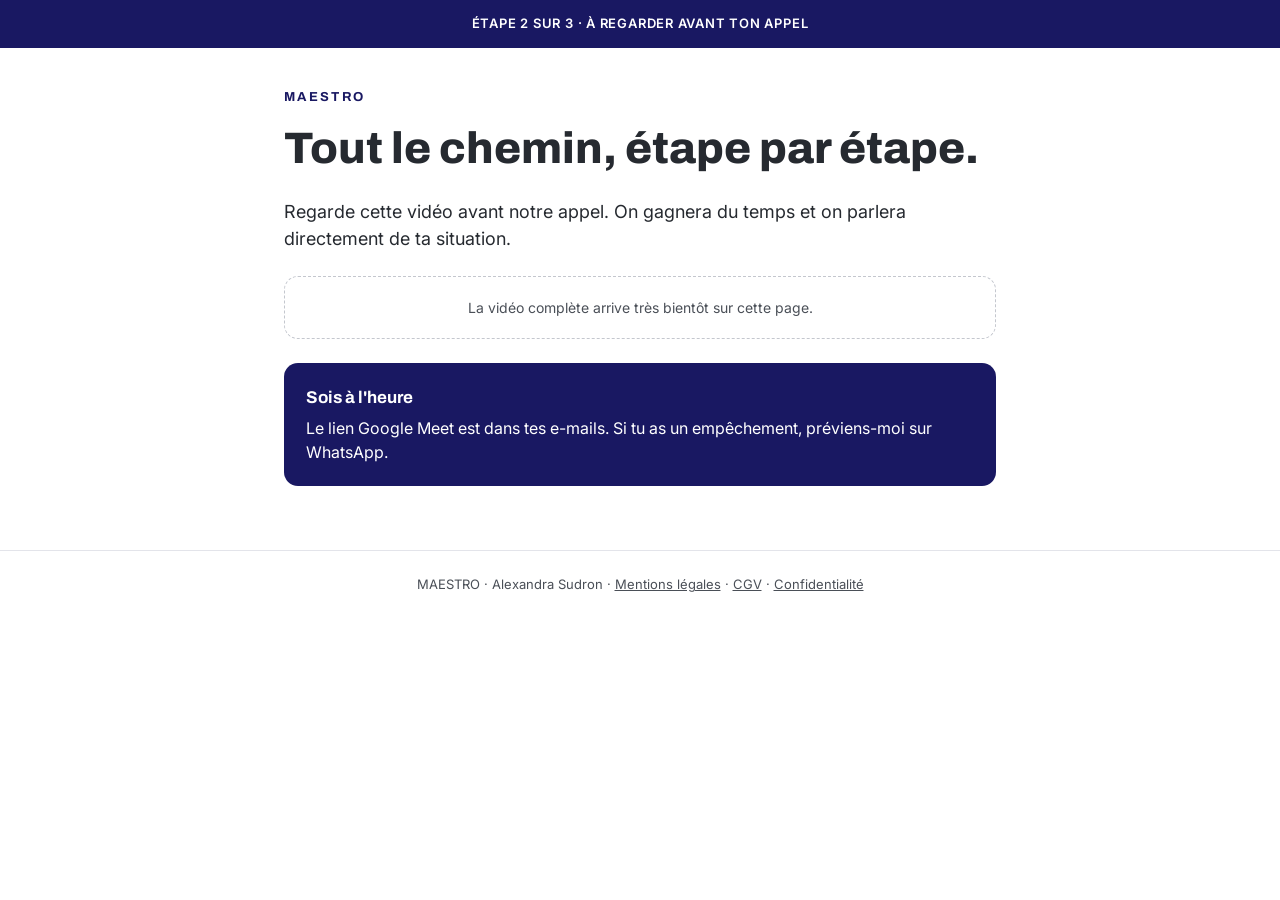
==== commit c79a1031: "Vidéo de confirmation sur la page merci, consigne mot-clé unifiée, page avant l'appel allégée Co-Aut" ====
--- a/avant-appel.html
+++ b/avant-appel.html
@@ -14,47 +14,13 @@
 <main class="wrap narrow stack">
 <div>
 <div class="brand">MAESTRO</div>
-<h1>Avant notre appel, prends 10 minutes pour regarder cette vidéo.</h1>
+<h1>Tout le chemin, étape par étape.</h1>
 </div>
-<div class="soft">
-<div class="label">Sois attentif</div>
-<p style="margin:0">Un mot-clé apparaît à un moment de cette vidéo. Envoie-le dans notre groupe WhatsApp et je t'envoie en retour ma trame de découverte : les questions exactes que je pose en appel.</p>
-</div>
-<div class="video" role="img" aria-label="Emplacement de la vidéo avant l'appel" style="margin:0">
-<svg width="56" height="56" viewBox="0 0 56 56" aria-hidden="true"><circle cx="28" cy="28" r="27" fill="none" stroke="#FFFFFF" stroke-width="2"/><path d="M23 18 L39 28 L23 38 Z" fill="#FFFFFF"/></svg>
-<span>[Vidéo avant l'appel : 8 à 12 min, puis ta vidéo YouTube]</span>
-</div>
-<div class="fit">
-<div>
-<h2>C'est pour toi si</h2>
-<ul>
-<li><svg width="22" height="22" viewBox="0 0 22 22" aria-hidden="true"><circle cx="11" cy="11" r="11" fill="#191862"/><path d="M6 11.5 L9.5 15 L16 8" fill="none" stroke="#FFFFFF" stroke-width="2.2"/></svg><span>tu vends déjà dans ton travail : en banque, en magasin, au téléphone</span></li>
-<li><svg width="22" height="22" viewBox="0 0 22 22" aria-hidden="true"><circle cx="11" cy="11" r="11" fill="#191862"/><path d="M6 11.5 L9.5 15 L16 8" fill="none" stroke="#FFFFFF" stroke-width="2.2"/></svg><span>tu peux dégager du temps chaque semaine à côté de ton job</span></li>
-<li><svg width="22" height="22" viewBox="0 0 22 22" aria-hidden="true"><circle cx="11" cy="11" r="11" fill="#191862"/><path d="M6 11.5 L9.5 15 L16 8" fill="none" stroke="#FFFFFF" stroke-width="2.2"/></svg><span>tu veux un métier, pas un coup</span></li>
-</ul>
-</div>
-<div>
-<h2>Ce n'est pas pour toi si</h2>
-<ul>
-<li><svg width="22" height="22" viewBox="0 0 22 22" aria-hidden="true"><circle cx="11" cy="11" r="10" fill="none" stroke="#B42318" stroke-width="2"/><path d="M7.5 7.5 L14.5 14.5 M14.5 7.5 L7.5 14.5" stroke="#B42318" stroke-width="2"/></svg><span>tu cherches de l'argent rapide sans travailler</span></li>
-<li><svg width="22" height="22" viewBox="0 0 22 22" aria-hidden="true"><circle cx="11" cy="11" r="10" fill="none" stroke="#B42318" stroke-width="2"/><path d="M7.5 7.5 L14.5 14.5 M14.5 7.5 L7.5 14.5" stroke="#B42318" stroke-width="2"/></svg><span>tu veux être payé sans passer d'appels</span></li>
-<li><svg width="22" height="22" viewBox="0 0 22 22" aria-hidden="true"><circle cx="11" cy="11" r="10" fill="none" stroke="#B42318" stroke-width="2"/><path d="M7.5 7.5 L14.5 14.5 M14.5 7.5 L7.5 14.5" stroke="#B42318" stroke-width="2"/></svg><span>tu refuses qu'on écoute tes appels pour te corriger</span></li>
-</ul>
-</div>
-</div>
-<div>
-<h2>Les questions qu'on me pose</h2>
-<div class="faq">
-<div><b>C'est une arnaque ?</b><p>Je vis de ce métier depuis plus de 3 ans. Pendant l'appel, je te montre comment il fonctionne vraiment, avec de vrais exemples.</p></div>
-<div><b>Pourquoi payer, alors que tout est gratuit sur YouTube ?</b><p>Les bases, oui. L'entraînement sur tes propres appels et l'accès aux missions, non.</p></div>
-<div><b>Est-ce que je pourrai quitter mon travail ?</b><p>C'est souvent l'objectif. On construit d'abord ton activité à côté, puis on choisit ensemble le bon moment.</p></div>
-<div><b>Les missions, c'est payé comment ?</b><p>À la commission. Je t'aide à trier les offres sérieuses des pièges.</p></div>
-<div><b>Est-ce que ça va marcher pour moi ?</b><p>Honnêtement, je ne sais pas encore. C'est à ça que sert notre appel.</p></div>
-</div>
-</div>
+<p class="lead" style="margin:0">Regarde cette vidéo avant notre appel. On gagnera du temps et on parlera directement de ta situation.</p>
+<div class="placeholder" style="margin:0">La vidéo complète arrive très bientôt sur cette page.</div>
 <div class="dark">
 <b style="font-family:Archivo,system-ui,sans-serif;font-size:17px">Sois à l'heure</b>
-<p>Le lien de l'appel est dans tes e-mails. Si tu as un empêchement, préviens-moi sur WhatsApp.</p>
+<p>Le lien Google Meet est dans tes e-mails. Si tu as un empêchement, préviens-moi sur WhatsApp.</p>
 </div>
 </main>
 <footer>MAESTRO · Alexandra Sudron · <a href="mentions-legales.html">Mentions légales</a> · <a href="cgv.html">CGV</a> · <a href="confidentialite.html">Confidentialité</a></footer>
--- a/style.css
+++ b/style.css
@@ -65,3 +65,5 @@
 .legal p,.legal li{font-size:15px}
 .fill{background:#FFF4D6;padding:0 4px;border-radius:4px}
 footer a{color:var(--muted)}
+
+.merci-video{display:block;width:100%;aspect-ratio:6/5;border-radius:14px;background:#000;margin:16px 0 20px}
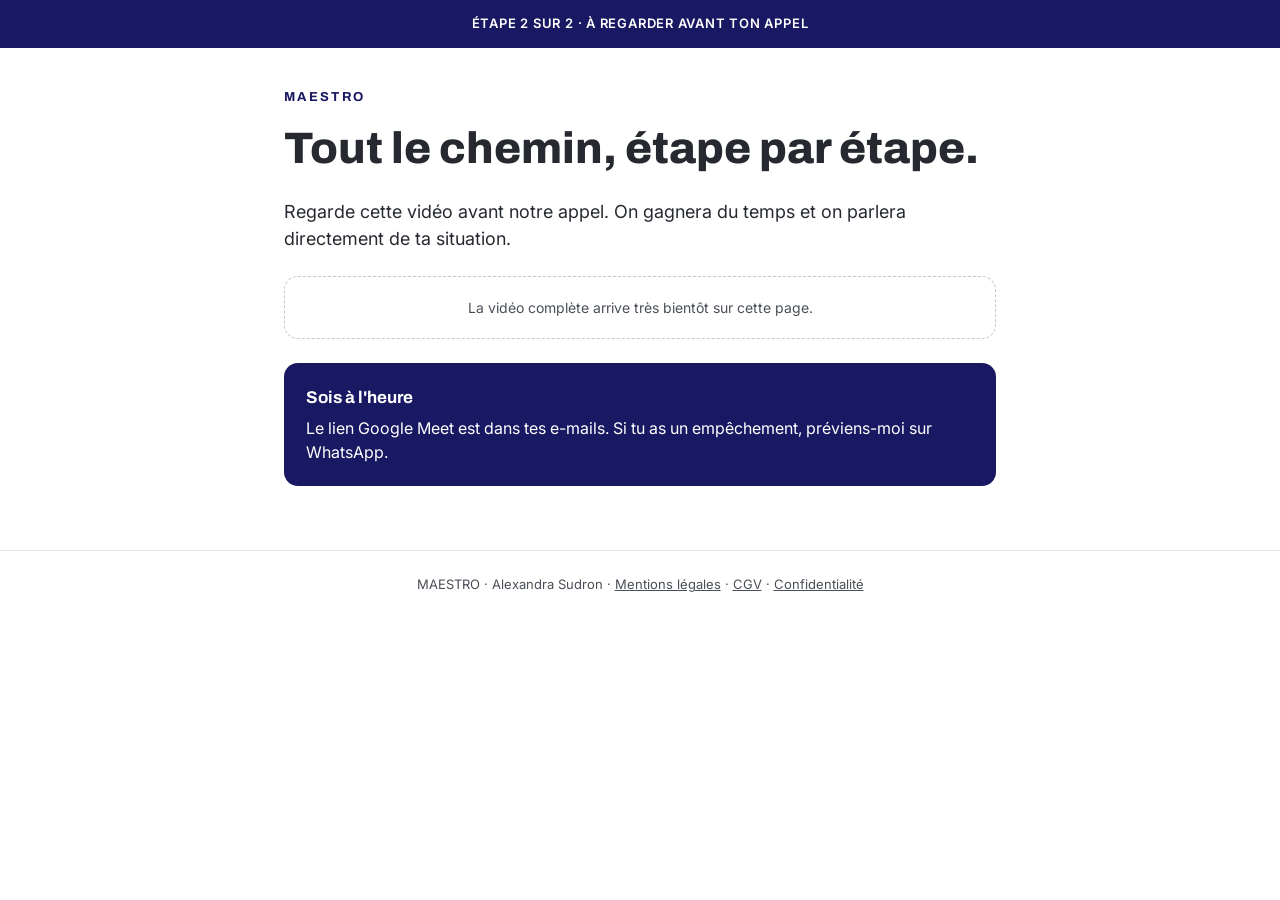
==== commit 2ceb1bc2: "Funnel : parcours en 2 étapes Co-Authored-By: Claude Opus 5.5 <noreply@anthropic.com> Claude-Session" ====
--- a/avant-appel.html
+++ b/avant-appel.html
@@ -10,7 +10,7 @@
 <link rel="stylesheet" href="style.css">
 </head>
 <body>
-<div class="band">Étape 2 sur 3 · à regarder avant ton appel</div>
+<div class="band">Étape 2 sur 2 · à regarder avant ton appel</div>
 <main class="wrap narrow stack">
 <div>
 <div class="brand">MAESTRO</div>
--- a/style.css
+++ b/style.css
@@ -66,4 +66,4 @@
 .fill{background:#FFF4D6;padding:0 4px;border-radius:4px}
 footer a{color:var(--muted)}
 
-.merci-video{display:block;width:100%;aspect-ratio:6/5;border-radius:14px;background:#000;margin:16px 0 20px}
+.merci-video{display:block;width:100%;aspect-ratio:16/9;border-radius:14px;background:#000;margin:16px 0 20px}
